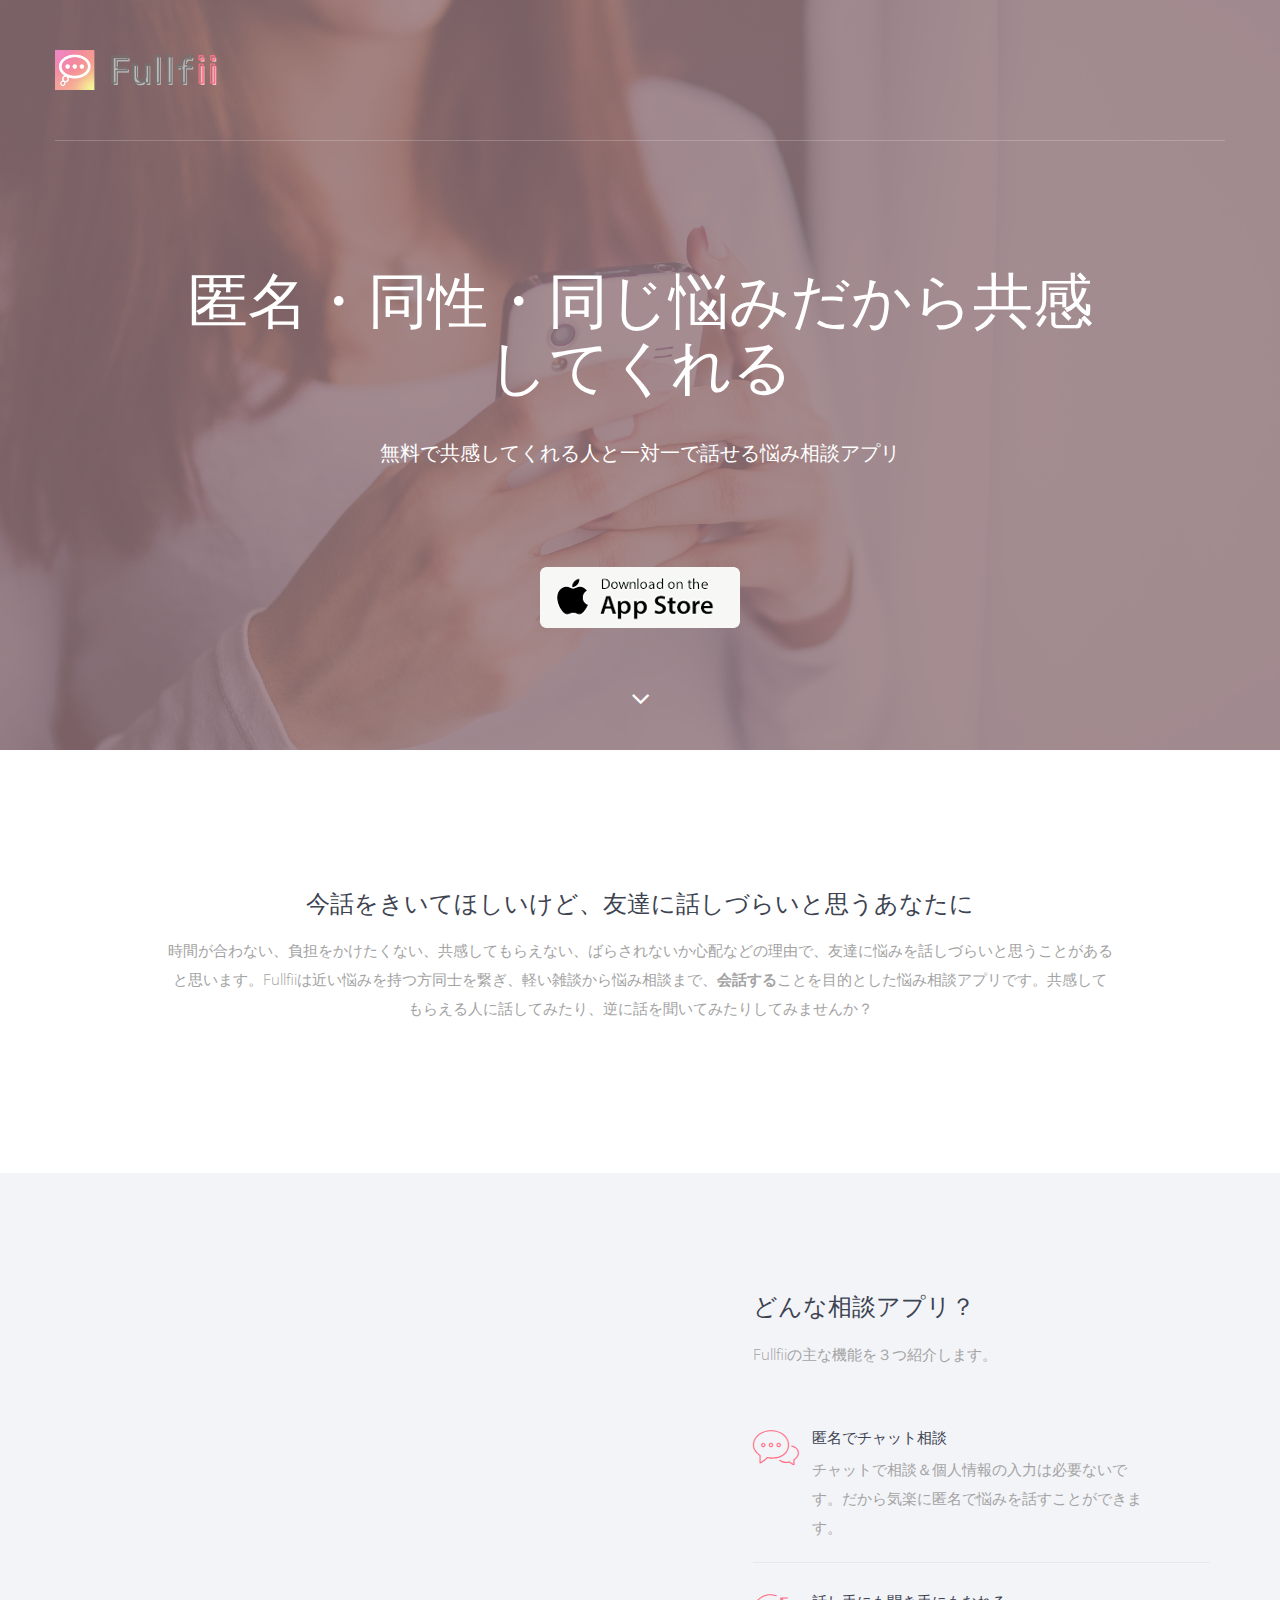
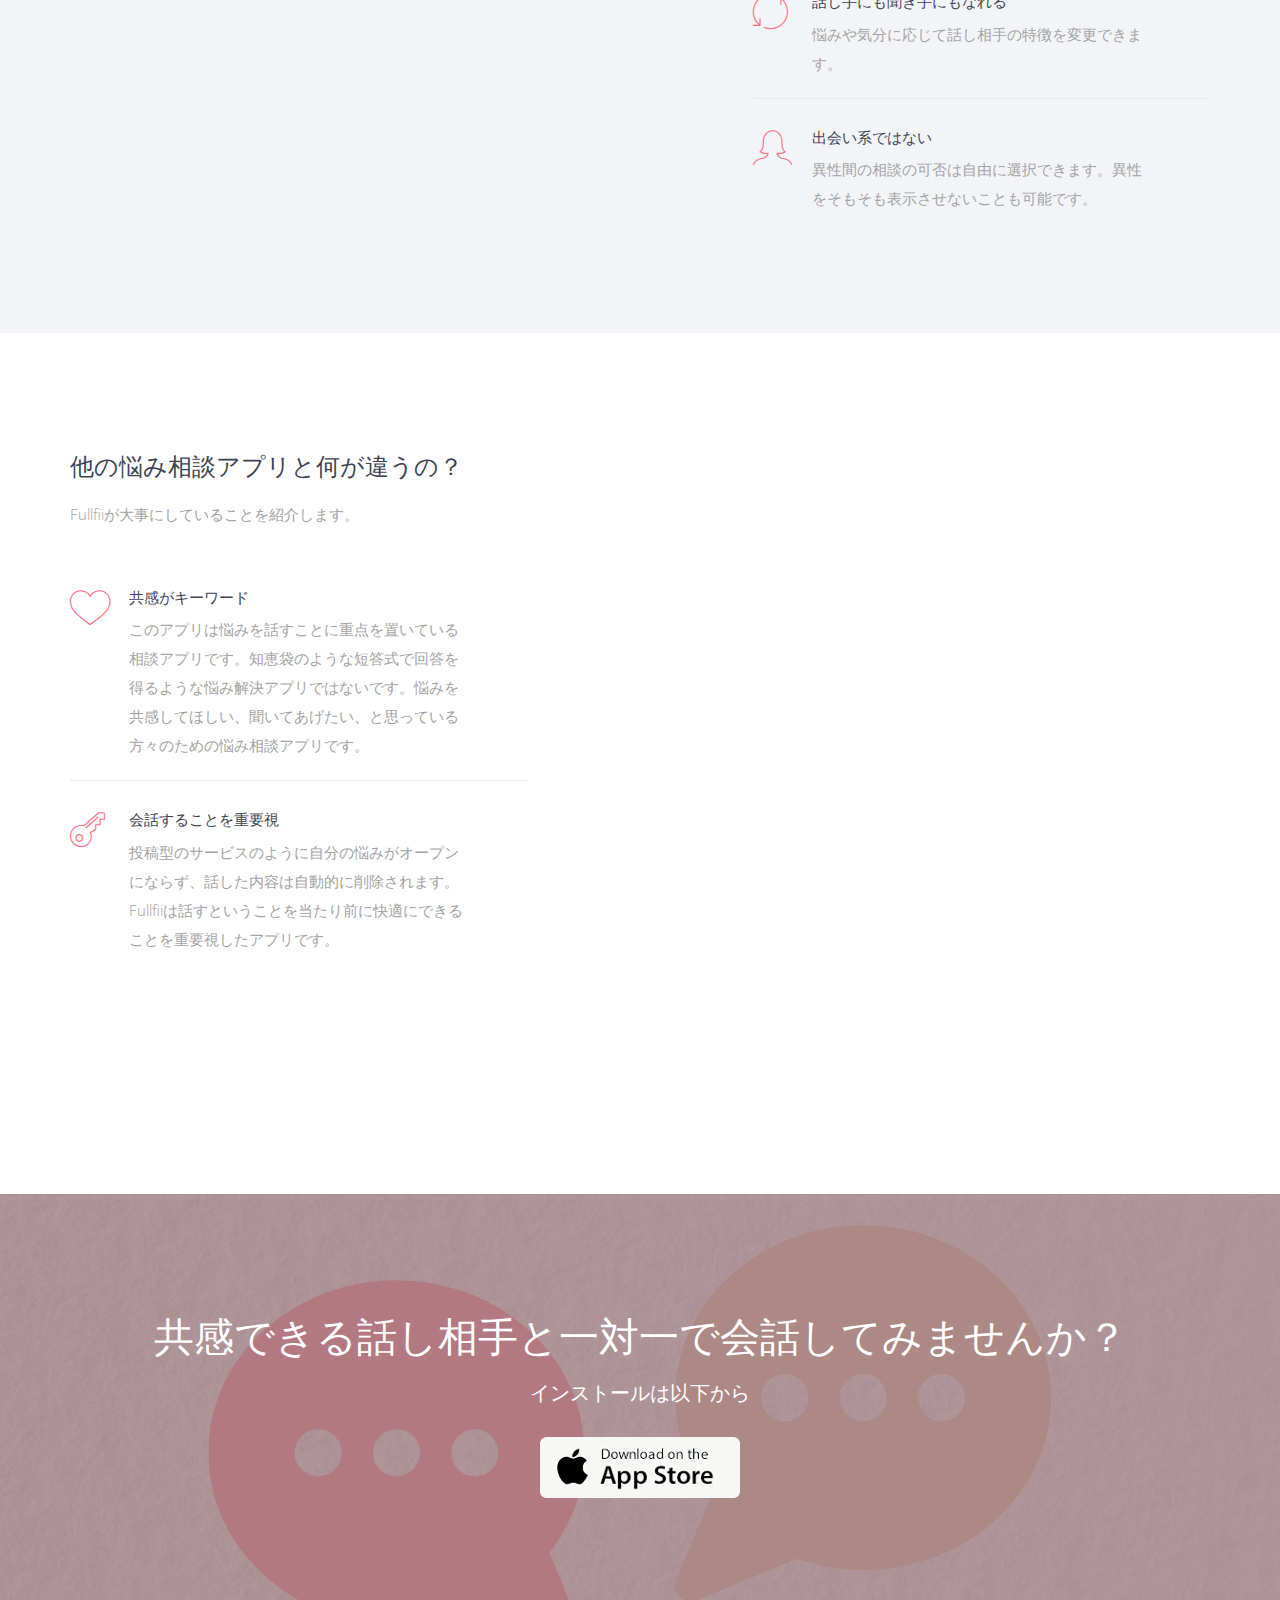
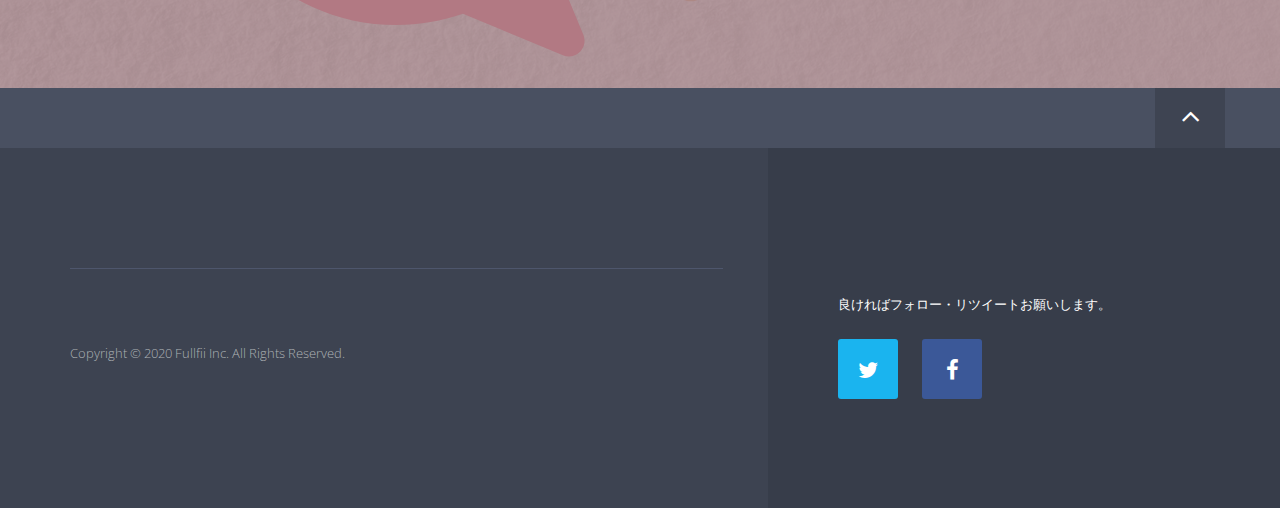
==== index.html @ 428ee1bd "TOPページ作成" ====
<!doctype html>
<!--[if lt IE 7]>      <html class="no-js lt-ie9 lt-ie8 lt-ie7" lang=""> <![endif]-->
<!--[if IE 7]>         <html class="no-js lt-ie9 lt-ie8" lang=""> <![endif]-->
<!--[if IE 8]>         <html class="no-js lt-ie9" lang=""> <![endif]-->
<!--[if gt IE 8]><!--> <html class="no-js" lang=""> <!--<![endif]-->
<head>
    <meta charset="utf-8">
    <!--<meta http-equiv="X-UA-Compatible" content="IE=edge,chrome=1">-->
    <meta http-equiv="X-UA-Compatible" content="IE=edge" />
    <title>Fullfii | 匿名・同性・同じ悩みで話す悩み相談アプリ</title>
    <meta name="description" content="匿名・同性・同じ悩みで一対一で話すことができる悩み相談アプリ！無料で会員登録なしで気楽にチャットで話し見ませんか？">
    <meta name="viewport" content="width=device-width, initial-scale=1">
    <link rel="apple-touch-icon" href="apple-touch-icon.png">
    <link rel="icon" type="image/png" href="favicon-32x32.png" sizes="32x32" />
    <link rel="icon" type="image/png" href="favicon-16x16.png" sizes="16x16" />
    <link rel="stylesheet" href="css/normalize.min.css">
    <link rel="stylesheet" href="css/bootstrap.min.css">
    <link rel="stylesheet" href="css/jquery.fancybox.css">
    <link rel="stylesheet" href="css/flexslider.css">
    <link rel="stylesheet" href="css/styles.css">
    <link rel="stylesheet" href="css/queries.css">
    <link rel="stylesheet" href="css/etline-font.css">
    <link rel="stylesheet" href="bower_components/animate.css/animate.min.css">
    <link rel="stylesheet" href="http://maxcdn.bootstrapcdn.com/font-awesome/4.3.0/css/font-awesome.min.css">
    <script src="js/vendor/modernizr-2.8.3-respond-1.4.2.min.js"></script>
</head>
<body id="top">
    <!--[if lt IE 8]>
    <p class="browserupgrade">You are using an <strong>outdated</strong> browser. Please <a href="http://browsehappy.com/">upgrade your browser</a> to improve your experience.</p>
    <![endif]-->
    <section class="hero">
        <section class="navigation">
            <header>
                <div class="header-content">
                    <div class="logo"><a href="#"><img src="img/Fullfiiロゴ.png" alt="Sedna logo"></a></div>
                    <div class="header-nav">
                        <nav>
                            <ul class="primary-nav">
                            </ul>
                            <ul class="member-actions">
                            </ul>
                        </nav>
                    </div>
                    <div class="navicon">
                        <a class="nav-toggle" href="#"><span></span></a>
                    </div>
                </div>
            </header>
        </section>
        <div class="container">
            <div class="row">
                <div class="col-md-10 col-md-offset-1">
                    <div class="hero-content text-center">
                        <h1>匿名・同性・同じ悩みだから共感してくれる</h1>
                        <p class="intro">無料で共感してくれる人と一対一で話せる悩み相談アプリ</p>
                        <a href="https://apps.apple.com/jp/app/fullfii/id1533306689"><img src="img/apple_store_btn.png" alt="Apple Store logo"></a> 
                </div>
            </div>
        </div>
        <div class="down-arrow floating-arrow"><a href="#"><i class="fa fa-angle-down"></i></a></div>
    </section>
    <section class="intro section-padding">
        <div class="container">
            <div class="row">
                <div class="col-md-10 col-md-offset-1">
                    <div class="hero-content text-center">
                        <h3>今話をきいてほしいけど、友達に話しづらいと思うあなたに</h3>
                        <p class="intro">時間が合わない、負担をかけたくない、共感してもらえない、ばらされないか心配などの理由で、友達に悩みを話しづらいと思うことがあると思います。Fullfiiは近い悩みを持つ方同士を繋ぎ、軽い雑談から悩み相談まで、<b>会話する</b>ことを目的とした悩み相談アプリです。共感してもらえる人に話してみたり、逆に話を聞いてみたりしてみませんか？</p>
                    </div>
                </div>
            </div>
        </div>
    </section>
    <section class="features section-padding" id="features">
        <div class="container">
            <div class="row">
                <div class="col-md-5 col-md-offset-7">
                    <div class="feature-list">
                        <h3>どんな相談アプリ？</h3>
                        <p>Fullfiiの主な機能を３つ紹介します。</p>
                        <ul class="features-stack">
                            <li class="feature-item">
                                <div class="feature-icon">
                                    <span data-icon="&#xe049;" class="icon"></span>
                                </div>
                                <div class="feature-content">
                                    <h5>匿名でチャット相談</h5>
                                    <p>チャットで相談＆個人情報の入力は必要ないです。だから気楽に匿名で悩みを話すことができます。</p>
                                </div>
                            </li>
                            <li class="feature-item">
                                <div class="feature-icon">
                                    <span data-icon="&#xe05a;" class="icon"></span>
                                </div>
                                <div class="feature-content">
                                    <h5>話し手にも聞き手にもなれる</h5>
                                    <p>悩みや気分に応じて話し相手の特徴を変更できます。</p>
                                </div>
                            </li>
                            <li class="feature-item">
                                <div class="feature-icon">
                                    <span data-icon="&#xe041;" class="icon"></span>
                                </div>
                                <div class="feature-content">
                                    <h5>出会い系ではない</h5>
                                    <p>異性間の相談の可否は自由に選択できます。異性をそもそも表示させないことも可能です。</p>
                                </div>
                            </li>
                        </ul>
                    </div>
                </div>
            </div>
        </div>
        <div class="device-showcase">
            <div class="devices">
                <div class="ipad-wrap wp1"></div>
                <div class="iphone-wrap wp2"></div>
            </div>
        </div>
        <div class="responsive-feature-img"><img src="img/homeAndSearchForPc.png" alt="responsive devices"></div>
    </section>
    <section class="features-extra section-padding" id="assets">
        <div class="container">
            <div class="row">
                <div class="col-md-5">
                    <div class="features feature-list">
                        <h3>他の悩み相談アプリと何が違うの？</h3>
                        <p>Fullfiiが大事にしていることを紹介します。</p>
                        <ul class="features-stack">
                            <li class="feature-item">
                                <div class="feature-icon">
                                    <span data-icon="&#xe04a;" class="icon"></span>
                                </div>
                                <div class="feature-content">
                                    <h5>共感がキーワード</h5>
                                    <p>このアプリは悩みを話すことに重点を置いている相談アプリです。知恵袋のような短答式で回答を得るような悩み解決アプリではないです。悩みを共感してほしい、聞いてあげたい、と思っている方々のための悩み相談アプリです。</p>
                                </div>
                            </li>
                            <li class="feature-item">
                                <div class="feature-icon">
                                    <span data-icon="&#xe02c;" class="icon"></span>
                                </div>
                                <div class="feature-content">
                                    <h5>会話することを重要視</h5>
                                    <p>投稿型のサービスのように自分の悩みがオープンにならず、話した内容は自動的に削除されます。Fullfiiは話すということを当たり前に快適にできることを重要視したアプリです。</p>
                                </div>
                            </li>
                        </ul>
                    </div>
                </div>
            </div>
        </div>
        <div class="macbook-wrap wp3"></div>
        <div class="responsive-feature-img"><img src="img/talkAndThxForPc.png" alt="responsive devices"></div>
    </section>
    <section class="hero-strip section-padding">
        <div class="container">
            <div class="col-md-12 text-center">
                <h2>
                    共感できる話し相手と一対一で会話してみませんか？
                </h2>
                <p style="color: #fff;
                font-size: 20px;
                ">インストールは以下から</p>
                <a href="https://apps.apple.com/jp/app/fullfii/id1533306689"><img src="img/apple_store_btn.png" alt="Apple Store logo"></a> 
            </div>
        </div>
    </section>
    <section class="to-top">
        <div class="container">
            <div class="row">
                <div class="to-top-wrap">
                    <a href="#top" class="top"><i class="fa fa-angle-up"></i></a>
                </div>
            </div>
        </div>
    </section>
    <footer>
        <div class="container">
            <div class="row">
                <div class="col-md-7">
                    <div class="footer-links">
                        <ul class="footer-group">
                        </ul>
                        <p>Copyright © 2020 Fullfii Inc. All Rights Reserved.<br>
                    </div>
                </div>
                <div class="social-share">
                    <p>良ければフォロー・リツイートお願いします。
                    </p>
                    <a href="#" class="twitter-share"><i class="fa fa-twitter"></i></a> <a href="#" class="facebook-share"><i class="fa fa-facebook"></i></a>
                </div>
            </div>
        </div>
    </footer>
    <script src="http://ajax.googleapis.com/ajax/libs/jquery/1.11.2/jquery.min.js"></script>
    <script>window.jQuery || document.write('<script src="js/vendor/jquery-1.11.2.min.js"><\/script>')</script>
    <script src="bower_components/retina.js/dist/retina.js"></script>
    <script src="js/jquery.fancybox.pack.js"></script>
    <script src="js/vendor/bootstrap.min.js"></script>
    <script src="js/scripts.js"></script>
    <script src="js/jquery.flexslider-min.js"></script>
    <script src="bower_components/classie/classie.js"></script>
    <script src="bower_components/jquery-waypoints/lib/jquery.waypoints.min.js"></script>
    <!-- Google Analytics: change UA-XXXXX-X to be your site's ID. -->
    <script>
    (function(b,o,i,l,e,r){b.GoogleAnalyticsObject=l;b[l]||(b[l]=
    function(){(b[l].q=b[l].q||[]).push(arguments)});b[l].l=+new Date;
    e=o.createElement(i);r=o.getElementsByTagName(i)[0];
    e.src='//www.google-analytics.com/analytics.js';
    r.parentNode.insertBefore(e,r)}(window,document,'script','ga'));
    ga('create','UA-XXXXX-X','auto');ga('send','pageview');
    </script>
</body>
</html>
---- css/styles.css ----
@import url(http://fonts.googleapis.com/css?family=Open+Sans:300italic,400italic,600italic,700italic,800italic,400,300,600,700,800);
@import url(http://fonts.googleapis.com/css?family=Merriweather:400,300,400italic,300italic,700,700italic);
@import url(http://fonts.googleapis.com/css?family=Nunito:400,300,700);
/* ==========================================================================
Typography
========================================================================== */
p {
  font-size: 15px;
  line-height: 29px;
  color: #a3a3a3;
  padding-bottom: 20px; }

h1 {
  font-size: 60px; }

h2 {
  font-size: 40px;
  font-weight: 300;
  color: #3D4351; }

h3 {
  font-size: 24px;
  margin-bottom: 20px;
  color: #3D4351; }

h4 {
  font-size: 18px; }

h5 {
  font-size: 15px;
  color: #3D4351;
  text-transform: uppercase;
  font-weight: 500; }

.btn {
  font-size: 13px;
  border: solid 2px;
  border-radius: 40px;
  display: inline-block;
  text-transform: uppercase; }

.btn:hover, .btn:focus {
  color: #fff;
  border-color: #FF5274;
  background-color: #FF5274; }

.btn-white {
  font-size: 13px;
  border: solid 2px;
  border-radius: 40px;
  display: inline-block;
  border-color: #fff; }

.btn-white:hover, .btn-white:focus {
  color: #FF5274;
  border-color: #FF5274; }

.btn-fill {
  color: #fff;
  border: solid 2px #FF5274;
  border-radius: 40px;
  display: inline-block;
  text-transform: uppercase;
  background-color: #FF5274; }

.btn-fill:hover, .btn-fill:focus {
  color: #fff;
  background-color: #D7405D;
  border-color: #D7405D; }

.btn-small {
  padding: 8px 40px; }

.btn-large {
  padding: 15px 40px; }

.btn-margin-right {
  margin-right: 20px; }

section.intro, section.features-extra, section.sign-up {
  background: #fff; }

section.features, section.blog-intro, section.blog {
  background: #F3F4F8; }

/* ==========================================================================
Global Styles
========================================================================== */
.group:after {
  content: "";
  display: table;
  clear: both; }

.no-padding {
  padding: 0; }

.no-margin {
  margin: 0; }

a {
  color: #FF5274;
  -webkit-transition-timing-function: ease;
  transition-timing-function: ease;
  -webkit-transition-duration: 200ms;
  transition-duration: 200ms;
  -webkit-transition-property: color, border-color, background-color;
  transition-property: color, border-color, background-color; }

a:hover, a:focus {
  color: #D7405D;
  text-decoration: none; }

body {
  font-family: "Open Sans", sans-serif;
  font-weight: 300;
  color: rgba(28, 54, 83, 0.6);
  -webkit-text-size-adjust: 100%; }

ul, ol {
  margin: 0;
  padding: 0; }

ul li {
  list-style: none; }

.section-padding {
  padding: 120px 0; }

.tooltip {
  position: absolute;
  z-index: 1070;
  display: block;
  font-family: "Helvetica Neue", Helvetica, Arial, sans-serif;
  font-size: 12px;
  font-weight: normal;
  line-height: 1.4;
  visibility: visible;
  filter: alpha(opacity=0);
  opacity: 0; }

.tooltip.in {
  filter: alpha(opacity=90);
  opacity: .9; }

.tooltip.top {
  padding: 5px 0;
  margin-top: -3px; }

.tooltip.right {
  padding: 0 5px;
  margin-left: 3px; }

.tooltip.bottom {
  padding: 5px 0;
  margin-top: 3px; }

.tooltip.left {
  padding: 0 5px;
  margin-left: -3px; }

.tooltip-inner {
  max-width: 200px;
  padding: 3px 8px;
  color: #fff;
  text-align: center;
  text-decoration: none;
  text-transform: capitalize;
  background-color: #000;
  border-radius: 4px; }

/* ==========================================================================
Animations
========================================================================== */
.pulse2 {
  -webkit-animation-name: pulse2;
          animation-name: pulse2;
  -webkit-animation-duration: 1s;
          animation-duration: 1s;
  -webkit-animation-iteration-count: infinite;
          animation-iteration-count: infinite;
  -webkit-animation-timing-function: linear;
          animation-timing-function: linear; }

@-webkit-keyframes pulse2 {
  0% {
    -webkit-transform: scale(1.1);
            transform: scale(1.1); }
  50% {
    -webkit-transform: scale(0.8);
            transform: scale(0.8); }
  100% {
    -webkit-transform: scale(1);
            transform: scale(1); } }

@keyframes pulse2 {
  0% {
    -webkit-transform: scale(1.1);
            transform: scale(1.1); }
  50% {
    -webkit-transform: scale(0.8);
            transform: scale(0.8); }
  100% {
    -webkit-transform: scale(1);
            transform: scale(1); } }
.floating-arrow {
  -webkit-animation-name: floating-arrow;
          animation-name: floating-arrow;
  -webkit-animation-duration: 2s;
          animation-duration: 2s;
  -webkit-animation-iteration-count: infinite;
          animation-iteration-count: infinite;
  -webkit-animation-timing-function: ease-in-out;
          animation-timing-function: ease-in-out; }

@-webkit-keyframes floating-arrow {
  from {
    -webkit-transform: translate(-50%, 0);
            transform: translate(-50%, 0); }
  65% {
    -webkit-transform: translate(-50%, 15px);
            transform: translate(-50%, 15px); }
  to {
    -webkit-transform: translate(-50%, 0);
            transform: translate(-50%, 0); } }

@keyframes floating-arrow {
  from {
    -webkit-transform: translate(-50%, 0);
            transform: translate(-50%, 0); }
  65% {
    -webkit-transform: translate(-50%, 15px);
            transform: translate(-50%, 15px); }
  to {
    -webkit-transform: translate(-50%, 0);
            transform: translate(-50%, 0); } }
.floating-logo {
  -webkit-animation-name: floating-logo;
          animation-name: floating-logo;
  -webkit-animation-duration: 2s;
          animation-duration: 2s;
  -webkit-animation-iteration-count: infinite;
          animation-iteration-count: infinite;
  -webkit-animation-timing-function: ease-in-out;
          animation-timing-function: ease-in-out; }

@-webkit-keyframes floating-logo {
  from {
    -webkit-transform: translate(-50%, 0);
            transform: translate(-50%, 0); }
  50% {
    -webkit-transform: translate(-50%, 10px);
            transform: translate(-50%, 10px); }
  to {
    -webkit-transform: translate(-50%, 0);
            transform: translate(-50%, 0); } }

@keyframes floating-logo {
  from {
    -webkit-transform: translate(-50%, 0);
            transform: translate(-50%, 0); }
  50% {
    -webkit-transform: translate(-50%, 10px);
            transform: translate(-50%, 10px); }
  to {
    -webkit-transform: translate(-50%, 0);
            transform: translate(-50%, 0); } }
/* ==========================================================================
Waypoinsts
========================================================================== */
.wp1, .wp2, .wp3, .wp4, .wp5, .wp6, .wp7, .wp8, .wp9 {
  visibility: hidden; }

.wp2 {
  -webkit-animation-delay: 0.3s;
  animation-delay: 0.3s; }

.bounceInLeft, .bounceInRight, .fadeInUp, .fadeInUpDelay, .fadeInDown, .fadeInUpD, .fadeInLeft, .fadeInRight, .bounceInDown {
  visibility: visible; }

/* ==========================================================================
Navigation
========================================================================== */
.header-nav.open {
  visibility: visible;
  opacity: 0.9;
  -webkit-transition: opacity 0.5s;
  transition: opacity 0.5s; }

.nav-toggle {
  position: absolute;
  top: 0;
  right: 15px;
  z-index: 999999;
  padding: 10px 35px 16px 0;
  cursor: pointer; }

.nav-toggle:focus {
  outline: none; }

.nav-toggle span, .nav-toggle span:before, .nav-toggle span:after {
  content: "";
  position: absolute;
  display: block;
  width: 35px;
  height: 3px;
  border-radius: 1px;
  background: #fff;
  cursor: pointer; }

.nav-toggle span:before {
  top: -10px; }

.nav-toggle span:after {
  bottom: -10px; }

.nav-toggle span, .nav-toggle span:before, .nav-toggle span:after {
  -webkit-transition: all 300ms ease-in-out;
  transition: all 300ms ease-in-out; }

.nav-toggle.active span {
  background-color: transparent; }

.nav-toggle.active span:before, .nav-toggle.active span:after {
  top: 0; }

.nav-toggle.active span:before {
  -ms-transform: rotate(45deg);
  -webkit-transform: rotate(45deg);
  transform: rotate(45deg); }

.nav-toggle.active span:after {
  top: 10px;
  -ms-transform: translatey(-10px) rotate(-45deg);
  -webkit-transform: translatey(-10px) rotate(-45deg);
  transform: translatey(-10px) rotate(-45deg); }

.navicon {
  position: absolute;
  height: 26px;
  right: 10px;
  top: 48px;
  visibility: hidden;
  -webkit-transition: all 300ms ease-in-out;
          transition: all 300ms ease-in-out; }

/* ==========================================================================
Hero
========================================================================== */
.hero {
  min-height: 750px;
  background: url("../img/having_phone.png") center center;
  background-size: cover;
  position: relative; }
  .hero .down-arrow a {
    color: #fff; }
  .hero h1 {
    color: #fff;
    margin-bottom: 40px; }
  .hero p.intro {
    color: #fff;
    font-size: 20px;
    font-weight: 300;
    margin-bottom: 80px; }
  .hero .hero-content {
    padding-top: 26%; }

.navigation {
  -webkit-transition: all 300ms ease-in-out;
          transition: all 300ms ease-in-out;
  position: fixed;
  width: 100%;
  z-index: 999; }

.fixed {
  position: fixed;
  background-color: #232731;
  z-index: 999;
  width: 100%; }

header {
  padding: 50px 0;
  border-bottom: solid 1px rgba(255, 255, 255, 0.2);
  position: relative;
  width: 1170px;
  margin: 0 auto;
  -webkit-transition: padding 300ms ease-in-out;
          transition: padding 300ms ease-in-out; }
  header a {
    color: #fff;
    text-transform: uppercase;
    font-size: 13px; }
    header a.login {
      margin-right: 20px; }
  header .logo {
    display: inline-block; }
  header ul.primary-nav {
    margin: 0 0 0 75px;
    padding: 0; }
    header ul.primary-nav li {
      display: inline; }
      header ul.primary-nav li a {
        color: #fff;
        padding-right: 25px; }
        header ul.primary-nav li a:hover {
          color: #FF5274; }
      header ul.primary-nav li:last-child a {
        padding-right: 0px; }
  header ul.member-actions li {
    display: inline; }
    header ul.member-actions li a {
      color: #fff; }
      header ul.member-actions li a:hover {
        color: #FF5274; }
  header .header-nav {
    display: inline-block; }
  header .member-actions {
    position: absolute;
    right: 0;
    top: 41px;
    -webkit-transition: all 300ms ease-in-out;
            transition: all 300ms ease-in-out; }

.down-arrow {
  color: #fff;
  font-size: 30px;
  position: absolute;
  bottom: 30px;
  left: 50%;
  -webkit-transform: translateX(-50%);
      -ms-transform: translateX(-50%);
          transform: translateX(-50%); }

/* ==========================================================================
Intro
========================================================================== */
.intro span.icon {
  font-size: 40px;
  color: #FF5274;
  font-weight: bold; }

.intro-icon {
  display: inline-block;
  vertical-align: top;
  padding: 6px 0 0 0;
  margin-right: 20px;
  width: 40px; }

.intro-content {
  display: inline-block;
  width: 80%; }

/* ==========================================================================
Features-stack
========================================================================== */
.features {
  position: relative; }
  .features p {
    margin-bottom: 0;
    padding-bottom: 0; }
  .features h3 {
    margin: 0 0 20px 0; }
  .features span.icon {
    font-size: 35px;
    color: #ff6e86;
    font-weight: bold; }
  .features .feature-icon {
    display: inline-block;
    vertical-align: top;
    padding: 6px 0 0 0;
    margin-right: 20px;
    width: 35px; }
  .features .feature-content {
    display: inline-block;
    width: 75%; }
  .features .intro-icon {
    display: inline-block;
    vertical-align: top;
    padding: 6px 0 0 0;
    margin-right: 20px; }
  .features .intro-content {
    display: inline-block;
    width: 80%; }
  .features ul.features-stack {
    margin-top: 50px; }
  .features ul.features-stack li {
    margin-top: 20px;
    padding-bottom: 20px;
    border-bottom: solid 1px #E6E9EA; }
  .features ul.features-stack li:last-child {
    padding-bottom: 0px;
    border-bottom: none; }
  .features .ipad-wrap {
    width: 706px;
    height: 1002px;
    background: url("../img/homeForPhone.png") no-repeat center center;
    z-index: 1; }
  .features .iphone-wrap {
    width: 304px;
    height: 620px;
    background: url("../img/searchForPhone.png") no-repeat center center;
    position: absolute;
    left: 530px;
    bottom: 129px;
    z-index: 2; }
  .features .device-showcase {
    position: absolute;
    bottom: -365px;
    right: 61%; }

.features .responsive-feature-img, .features-extra .responsive-feature-img {
  display: none; }

.devices {
  position: relative; }

/* ==========================================================================
.features-extra
========================================================================== */
.features-extra {
  position: relative;
  z-index: 3; }
  .features-extra .btn {
    margin-top: 20px; }
  .features-extra .macbook-wrap {
    position: absolute;
    width: 916px;
    height: 540px;
    background: url("../img/homeAndThxForPc.png") no-repeat center center;
    top: 114px;
    z-index: 4;
    left: 50%; }

/* ==========================================================================
.hero-strip
========================================================================== */
.hero-strip {
  margin-top: 120px;
  background: #333844 url("../img/chat_bg.png") no-repeat center center;
  padding-bottom: 190px;
  position: relative; }
  .hero-strip i {
    font-family: "Nunito", sans-serif;
    font-weight: 300;
    font-size: 25px;
    color: #F69D52;
    vertical-align: top;
    margin-left: -8px;
    font-style: normal; }
  .hero-strip h2 {
    color: #fff;
    margin: 0 0 20px 0; }
  .hero-strip p {
    color: #ACB1B4; }
  .hero-strip .btn {
    margin-top: 10px; }
  .hero-strip .logo-placeholder {
    width: 230px;
    height: 230px;
    position: absolute;
    bottom: -285px;
    left: 50%;
    -webkit-transform: translateX(-50%);
        -ms-transform: translateX(-50%);
            transform: translateX(-50%); }

/* ==========================================================================
.blog-intro
========================================================================== */
.blog-intro {
  padding-top: 160px; }
  .blog-intro h3 {
    margin-bottom: 70px; }
  .blog-intro .leftcol {
    padding-right: 100px;
    border-right: solid 1px #E6E9EA; }
  .blog-intro .rightcol {
    padding-left: 100px; }

/* ==========================================================================
.blog
========================================================================== */
.blog {
  padding-bottom: 120px; }
  .blog img {
    width: 100%;
    height: auto;
    -webkit-transition: all 300ms ease-in-out;
    transition: all 300ms ease-in-out; }
  .blog h2 {
    font-size: 11px;
    color: #ACB1B4;
    font-weight: 500;
    text-transform: uppercase;
    margin-top: 35px; }
  .blog .btn {
    margin-top: 20px; }
  .blog .blog-img-wrap {
    position: relative;
    overflow: hidden; }
    .blog .blog-img-wrap .overlay {
      position: absolute;
      width: 100%;
      height: 100%;
      background-color: rgba(255, 255, 255, 0.5);
      -webkit-transition: all 300ms ease-in-out;
      transition: all 300ms ease-in-out;
      -ms-filter: "progid:DXImageTransform.Microsoft.Alpha(Opacity=0)";
      filter: alpha(opacity=0);
      opacity: 0; }
    .blog .blog-img-wrap i {
      color: #fff;
      font-size: 20px;
      position: absolute;
      width: 20px;
      height: 20px;
      top: 25px;
      right: 35px; }
  .blog .blog-img-wrap:hover img, .blog .blog-img-wrap:focus img {
    -ms-transform: scale(1.1);
    -webkit-transform: scale(1.1);
    transform: scale(1.1); }
  .blog .blog-img-wrap:hover .overlay, .blog .blog-img-wrap:focus .overlay {
    -ms-filter: "progid:DXImageTransform.Microsoft.Alpha(Opacity=1)";
    filter: alpha(opacity=1);
    opacity: 1;
    z-index: 9; }
  .blog figcaption i {
    margin-left: 5px;
    font-size: 15px; }
  .blog figcaption a.blog-post-title {
    color: rgba(28, 54, 83, 0.6); }
  .blog figcaption a.blog-post-title:hover, .blog figcaption a.blog-post-title:focus {
    color: #3D4351; }

/* ==========================================================================
.testimonial-slider
========================================================================== */
.testimonial-slider {
  background: url("../img/testimonials-bg.jpg") no-repeat center center;
  background-size: cover; }
  .testimonial-slider .avatar {
    width: 82px;
    height: 82px;
    margin: 0 auto;
    vertical-align: middle;
    overflow: hidden;
    border-radius: 50%;
    border: solid 3px #fff;
    background-color: #fff; }
    .testimonial-slider .avatar img {
      width: 82px;
      height: auto; }
  .testimonial-slider h2 {
    color: #fff;
    font-size: 40px;
    font-weight: 300;
    font-style: italic;
    margin: 30px 0; }
  .testimonial-slider p {
    color: #ACB1B4;
    text-transform: uppercase;
    letter-spacing: 2px; }

/* ==========================================================================
Sign up form
========================================================================== */
.sign-up .signup-form .sign-up-btn {
  padding: 15px 0;
  border-radius: 3px;
  width: 80%;
  font-size: 13px; }
.sign-up .signup-form .form-input-group {
  width: 80%;
  height: 55px;
  margin: 0 auto 10px;
  border-radius: 5px;
  border: solid 1px #E6E9EA;
  text-align: left;
  position: relative; }
  .sign-up .signup-form .form-input-group i {
    color: #FF5274;
    font-size: 14px; }
  .sign-up .signup-form .form-input-group i:after {
    content: "";
    height: 30px;
    width: 1px;
    border-right: solid 1px #E6E9EA;
    position: absolute;
    top: 50%;
    left: 30px;
    -webkit-transform: translateY(-50%);
        -ms-transform: translateY(-50%);
            transform: translateY(-50%); }
  .sign-up .signup-form .form-input-group i.fa-lock {
    font-size: 18px;
    position: absolute;
    top: 50%;
    -webkit-transform: translateY(-50%);
        -ms-transform: translateY(-50%);
            transform: translateY(-50%);
    margin-left: 20px; }
  .sign-up .signup-form .form-input-group i.fa-envelope {
    font-size: 14px;
    position: absolute;
    top: 50%;
    -webkit-transform: translateY(-50%);
        -ms-transform: translateY(-50%);
            transform: translateY(-50%);
    margin-left: 20px; }
  .sign-up .signup-form .form-input-group input {
    padding-left: 68px;
    width: 100%;
    height: 100%;
    border-radius: 6px;
    border: none; }
  .sign-up .signup-form .form-input-group input::-webkit-input-placeholder {
    color: #BCC1C3; }
  .sign-up .signup-form .form-input-group input:-moz-placeholder {
    color: #BCC1C3; }
  .sign-up .signup-form .form-input-group input::-moz-placeholder {
    color: #BCC1C3; }
  .sign-up .signup-form .form-input-group input:-ms-input-placeholder {
    color: #BCC1C3; }

/* ==========================================================================
To top
========================================================================== */
.to-top {
  height: 60px;
  background-color: #495061; }
  .to-top .to-top-wrap {
    height: 60px;
    width: 70px;
    position: absolute;
    right: 0;
    text-align: center; }
    .to-top .to-top-wrap a {
      display: block;
      width: 100%;
      height: 100%;
      color: #fff;
      background-color: rgba(0, 0, 0, 0.15); }
    .to-top .to-top-wrap a:hover, .to-top .to-top-wrap a:focus {
      background-color: rgba(0, 0, 0, 0.4); }
    .to-top .to-top-wrap i {
      font-size: 30px;
      line-height: 55px; }
  .to-top .row {
    position: relative; }

/* ==========================================================================
Footer
========================================================================== */
footer {
  background-color: #3D4351;
  position: relative; }
  footer p {
    color: #ACB1B4;
    font-size: 13px; }
  footer a {
    color: #fff; }
  footer a:hover {
    color: #FF5274; }
  footer ul.footer-group {
    border-top: solid 1px #4E566C;
    padding-top: 25px;
    margin-bottom: 45px; }
  footer ul.footer-group li {
    display: inline-block; }
  footer ul.footer-group li a {
    font-size: 13px;
    text-transform: uppercase; }
  footer ul.footer-group li a:hover {
    color: #FF5274; }
  footer ul.footer-group li {
    margin-right: 30px; }
  footer ul.footer-group li:last-child {
    margin-right: 0; }
  footer span.fa-heart {
    color: #ff415c;
    font-size: 15px;
    margin: 0 2px; }
  footer .social-share {
    position: absolute;
    background-color: #373D4A;
    right: 0;
    width: 40%;
    height: 100%;
    padding: 142px 0 0 70px; }
    footer .social-share p {
      color: #fff;
      text-transform: uppercase;
      padding-bottom: 10px; }
    footer .social-share a.twitter-share {
      height: 60px;
      width: 60px;
      background-color: #1AB4EF;
      border-radius: 3px;
      font-size: 22px;
      display: inline-block;
      text-align: center;
      margin-right: 20px; }
    footer .social-share a.twitter-share:hover, footer .social-share a.twitter-share:focus {
      background-color: #1590BF; }
    footer .social-share a.facebook-share:hover, footer .social-share a.facebook-share:focus {
      background-color: #324C85; }
    footer .social-share a.facebook-share {
      height: 60px;
      width: 60px;
      background-color: #3B5898;
      border-radius: 3px;
      font-size: 22px;
      display: inline-block;
      text-align: center; }
    footer .social-share a {
      color: #fff; }
    footer .social-share a:hover {
      color: #fff; }
    footer .social-share a i {
      margin-top: 20px; }
  footer .footer-links {
    margin: 120px 0 120px 0; }

/* ==========================================================================
Icon font (http://www.elegantthemes.com/blog/freebie-of-the-week/free-line-style-icons)
========================================================================== */
@font-face {
  font-family: 'et-line';
  src: url("../fonts/et-line.eot");
  src: url("../fonts/et-line.eot?#iefix") format("embedded-opentype"), url("../fonts/et-line.woff") format("woff"), url("../fonts/et-line.ttf") format("truetype"), url("../fonts/et-line.svg#et-line") format("svg");
  font-weight: normal;
  font-style: normal; }
/* Use the following CSS code if you want to use data attributes for inserting your icons */
[data-icon]:before {
  font-family: 'et-line';
  content: attr(data-icon);
  speak: none;
  font-weight: normal;
  font-variant: normal;
  text-transform: none;
  line-height: 1;
  -webkit-font-smoothing: antialiased;
  -moz-osx-font-smoothing: grayscale;
  display: inline-block; }

/* Use the following CSS code if you want to have a class per icon */
/*
Instead of a list of all class selectors,
you can use the generic selector below, but it's slower:
[class*="icon-"] {
*/
.icon-mobile, .icon-laptop, .icon-desktop, .icon-tablet, .icon-phone, .icon-document, .icon-documents, .icon-search, .icon-clipboard, .icon-newspaper, .icon-notebook, .icon-book-open, .icon-browser, .icon-calendar, .icon-presentation, .icon-picture, .icon-pictures, .icon-video, .icon-camera, .icon-printer, .icon-toolbox, .icon-briefcase, .icon-wallet, .icon-gift, .icon-bargraph, .icon-grid, .icon-expand, .icon-focus, .icon-edit, .icon-adjustments, .icon-ribbon, .icon-hourglass, .icon-lock, .icon-megaphone, .icon-shield, .icon-trophy, .icon-flag, .icon-map, .icon-puzzle, .icon-basket, .icon-envelope, .icon-streetsign, .icon-telescope, .icon-gears, .icon-key, .icon-paperclip, .icon-attachment, .icon-pricetags, .icon-lightbulb, .icon-layers, .icon-pencil, .icon-tools, .icon-tools-2, .icon-scissors, .icon-paintbrush, .icon-magnifying-glass, .icon-circle-compass, .icon-linegraph, .icon-mic, .icon-strategy, .icon-beaker, .icon-caution, .icon-recycle, .icon-anchor, .icon-profile-male, .icon-profile-female, .icon-bike, .icon-wine, .icon-hotairballoon, .icon-globe, .icon-genius, .icon-map-pin, .icon-dial, .icon-chat, .icon-heart, .icon-cloud, .icon-upload, .icon-download, .icon-target, .icon-hazardous, .icon-piechart, .icon-speedometer, .icon-global, .icon-compass, .icon-lifesaver, .icon-clock, .icon-aperture, .icon-quote, .icon-scope, .icon-alarmclock, .icon-refresh, .icon-happy, .icon-sad, .icon-facebook, .icon-twitter, .icon-googleplus, .icon-rss, .icon-tumblr, .icon-linkedin, .icon-dribbble {
  font-family: 'et-line';
  speak: none;
  font-style: normal;
  font-weight: normal;
  font-variant: normal;
  text-transform: none;
  line-height: 1;
  -webkit-font-smoothing: antialiased;
  -moz-osx-font-smoothing: grayscale;
  display: inline-block; }

.icon-mobile:before {
  content: "\e000"; }

.icon-laptop:before {
  content: "\e001"; }

.icon-desktop:before {
  content: "\e002"; }

.icon-tablet:before {
  content: "\e003"; }

.icon-phone:before {
  content: "\e004"; }

.icon-document:before {
  content: "\e005"; }

.icon-documents:before {
  content: "\e006"; }

.icon-search:before {
  content: "\e007"; }

.icon-clipboard:before {
  content: "\e008"; }

.icon-newspaper:before {
  content: "\e009"; }

.icon-notebook:before {
  content: "\e00a"; }

.icon-book-open:before {
  content: "\e00b"; }

.icon-browser:before {
  content: "\e00c"; }

.icon-calendar:before {
  content: "\e00d"; }

.icon-presentation:before {
  content: "\e00e"; }

.icon-picture:before {
  content: "\e00f"; }

.icon-pictures:before {
  content: "\e010"; }

.icon-video:before {
  content: "\e011"; }

.icon-camera:before {
  content: "\e012"; }

.icon-printer:before {
  content: "\e013"; }

.icon-toolbox:before {
  content: "\e014"; }

.icon-briefcase:before {
  content: "\e015"; }

.icon-wallet:before {
  content: "\e016"; }

.icon-gift:before {
  content: "\e017"; }

.icon-bargraph:before {
  content: "\e018"; }

.icon-grid:before {
  content: "\e019"; }

.icon-expand:before {
  content: "\e01a"; }

.icon-focus:before {
  content: "\e01b"; }

.icon-edit:before {
  content: "\e01c"; }

.icon-adjustments:before {
  content: "\e01d"; }

.icon-ribbon:before {
  content: "\e01e"; }

.icon-hourglass:before {
  content: "\e01f"; }

.icon-lock:before {
  content: "\e020"; }

.icon-megaphone:before {
  content: "\e021"; }

.icon-shield:before {
  content: "\e022"; }

.icon-trophy:before {
  content: "\e023"; }

.icon-flag:before {
  content: "\e024"; }

.icon-map:before {
  content: "\e025"; }

.icon-puzzle:before {
  content: "\e026"; }

.icon-basket:before {
  content: "\e027"; }

.icon-envelope:before {
  content: "\e028"; }

.icon-streetsign:before {
  content: "\e029"; }

.icon-telescope:before {
  content: "\e02a"; }

.icon-gears:before {
  content: "\e02b"; }

.icon-key:before {
  content: "\e02c"; }

.icon-paperclip:before {
  content: "\e02d"; }

.icon-attachment:before {
  content: "\e02e"; }

.icon-pricetags:before {
  content: "\e02f"; }

.icon-lightbulb:before {
  content: "\e030"; }

.icon-layers:before {
  content: "\e031"; }

.icon-pencil:before {
  content: "\e032"; }

.icon-tools:before {
  content: "\e033"; }

.icon-tools-2:before {
  content: "\e034"; }

.icon-scissors:before {
  content: "\e035"; }

.icon-paintbrush:before {
  content: "\e036"; }

.icon-magnifying-glass:before {
  content: "\e037"; }

.icon-circle-compass:before {
  content: "\e038"; }

.icon-linegraph:before {
  content: "\e039"; }

.icon-mic:before {
  content: "\e03a"; }

.icon-strategy:before {
  content: "\e03b"; }

.icon-beaker:before {
  content: "\e03c"; }

.icon-caution:before {
  content: "\e03d"; }

.icon-recycle:before {
  content: "\e03e"; }

.icon-anchor:before {
  content: "\e03f"; }

.icon-profile-male:before {
  content: "\e040"; }

.icon-profile-female:before {
  content: "\e041"; }

.icon-bike:before {
  content: "\e042"; }

.icon-wine:before {
  content: "\e043"; }

.icon-hotairballoon:before {
  content: "\e044"; }

.icon-globe:before {
  content: "\e045"; }

.icon-genius:before {
  content: "\e046"; }

.icon-map-pin:before {
  content: "\e047"; }

.icon-dial:before {
  content: "\e048"; }

.icon-chat:before {
  content: "\e049"; }

.icon-heart:before {
  content: "\e04a"; }

.icon-cloud:before {
  content: "\e04b"; }

.icon-upload:before {
  content: "\e04c"; }

.icon-download:before {
  content: "\e04d"; }

.icon-target:before {
  content: "\e04e"; }

.icon-hazardous:before {
  content: "\e04f"; }

.icon-piechart:before {
  content: "\e050"; }

.icon-speedometer:before {
  content: "\e051"; }

.icon-global:before {
  content: "\e052"; }

.icon-compass:before {
  content: "\e053"; }

.icon-lifesaver:before {
  content: "\e054"; }

.icon-clock:before {
  content: "\e055"; }

.icon-aperture:before {
  content: "\e056"; }

.icon-quote:before {
  content: "\e057"; }

.icon-scope:before {
  content: "\e058"; }

.icon-alarmclock:before {
  content: "\e059"; }

.icon-refresh:before {
  content: "\e05a"; }

.icon-happy:before {
  content: "\e05b"; }

.icon-sad:before {
  content: "\e05c"; }

.icon-facebook:before {
  content: "\e05d"; }

.icon-twitter:before {
  content: "\e05e"; }

.icon-googleplus:before {
  content: "\e05f"; }

.icon-rss:before {
  content: "\e060"; }

.icon-tumblr:before {
  content: "\e061"; }

.icon-linkedin:before {
  content: "\e062"; }

.icon-dribbble:before {
  content: "\e063"; }
---- css/queries.css ----
@media screen and (max-width:1200px) {
	header {
		width: 90%;
		margin: 0 auto;
	}

	.intro-content {
		display: inline-block;
		width: 70%;
	}

	.hero .hero-content {
		padding-top: 28%;
	}

}

@media screen and (max-width:1024px) {
}

/* Responsive nav kicks in */
@media screen and (max-width:991px) {
	header {
		width: 90%;
		padding-left: 25px;
	}

	.hero .hero-content {
		padding-top: 32%;
	}

	.header-nav {
		position: fixed;
		background-color: #000;
		width: 100%;
		height: 100%;
		top: 0;
		left: 0;
		z-index: 99999;
		visibility: hidden;
		opacity: 0;
		-webkit-transition: opacity 0.5s, visibility 0s 0.5s;
		transition: opacity 0.5s, visibility 0s 0.5s;
	}

	ul.member-actions {
		position: static;
	}

	.navicon {
		visibility: visible;
	}

	header .nav-wrapper {
		display: absolute;
	}

	header nav {
		position: relative;
		top: 45%;
		-moz-transform: translatey(-45%);
		-ms-transform: translatey(-45%);
		-o-transform: translatey(-45%);
		-webkit-transform: translatey(-45%);
		transform: translatey(-45%);
	}

	nav ul li a {
		color: #fff;
		font-size: 25px;
		text-transform: uppercase;
		font-weight: 600;
		-moz-transition: all 300ms ease-in-out;
		-o-transition: all 300ms ease-in-out;
		-webkit-transition: all 300ms ease-in-out;
		transition: all 300ms ease-in-out
	}

	nav ul li {
		margin-bottom: 25px
	}

	nav ul.primary-nav li {
		display: block;
	}

	nav ul.member-actions li {
		display: block;
	}

	nav a.login {
		margin-right: 0px;
	}

	nav ul.primary-nav {
		margin: 0;
		padding: 0;
		text-align: center;
	}

	nav ul.primary-nav li a {
		padding-right: 0;
	}

	nav .member-actions {
		position: static;
		padding: 0;
		text-align: center;
	}

	nav ul.primary-nav li,
	nav ul.member-actions li {
		-ms-filter: "progid:DXImageTransform.Microsoft.Alpha(Opacity=0)";
		filter: alpha(opacity=0);
		opacity: 0;
		-moz-transform: translate3d(0, -80px, 0);
		-ms-transform: translate3d(0, -80px, 0);
		-o-transform: translate3d(0, -80px, 0);
		-webkit-transform: translate3d(0, -80px, 0);
		transform: translate3d(0, -80px, 0);
		-moz-transition: -moz-transform 0.5s, opacity 0.5s;
		-o-transition: -o-transform 0.5s, opacity 0.5s;
		-webkit-transition: -webkit-transform 0.5s, opacity 0.5s;
		transition: transform 0.5s, opacity 0.5s;
		-moz-transition: -moz-transform 0.5s, opacity 0.5s;
		-o-transition: -o-transform 0.5s, opacity 0.5s;
		-webkit-transition: -webkit-transform 0.5s, opacity 0.5s;
		transition: transform 0.5s, opacity 0.5s
	}

	header .header-nav.open ul.primary-nav li,
	header .header-nav.open ul.member-actions li {
		-ms-filter: "progid:DXImageTransform.Microsoft.Alpha(Opacity=100)";
		filter: alpha(opacity=100);
		opacity: 1;
		-moz-transform: translate3d(0, 0, 0);
		-ms-transform: translate3d(0, 0, 0);
		-o-transform: translate3d(0, 0, 0);
		-webkit-transform: translate3d(0, 0, 0);
		transform: translate3d(0, 0, 0)
	}

	nav ul.primary-nav li:first-child {
		-moz-transition-delay: 0.05s;
		-o-transition-delay: 0.05s;
		-webkit-transition-delay: 0.05s;
		transition-delay: 0.05s
	}

	nav ul.primary-nav li:nth-child(2) {
		-moz-transition-delay: 0.1s;
		-o-transition-delay: 0.1s;
		-webkit-transition-delay: 0.1s;
		transition-delay: 0.1s
	}

	nav ul.primary-nav li:nth-child(3) {
		-moz-transition-delay: 0.15s;
		-o-transition-delay: 0.15s;
		-webkit-transition-delay: 0.15s;
		transition-delay: 0.15s
	}

	nav ul.primary-nav li:nth-child(4) {
		-moz-transition-delay: 0.2s;
		-o-transition-delay: 0.2s;
		-webkit-transition-delay: 0.2s;
		transition-delay: 0.2s
	}

	nav ul.member-actions li:first-child {
		-moz-transition-delay: 0.25s;
		-o-transition-delay: 0.25s;
		-webkit-transition-delay: 0.25s;
		transition-delay: 0.25s
	}

	nav ul.member-actions li:nth-child(2) {
		-moz-transition-delay: 0.30s;
		-o-transition-delay: 0.30s;
		-webkit-transition-delay: 0.30s;
		transition-delay: 0.30s
	}

	.intro-content {
		display: inline-block;
		width: 75%;
		margin-bottom: 30px;
	}

	.last {
		margin: 0;
	}

	.features {
		padding-bottom: 0;
	}

	.features .device-showcase,
	.features-extra .macbook-wrap {
		display: none;
	}

	.features .responsive-feature-img,
	.features-extra .responsive-feature-img {
		display: block;
		width: 85%;
		margin: 15% auto 0;
	}

	.features .responsive-feature-img img,
	.features-extra .responsive-feature-img img {
		width: 100%;
	}

	.hero-strip {
		margin-top: 0;
	}

	.blog-intro .leftcol {
		padding: 0 15px;
		margin-bottom: 15px;
		border-right: none;
	}

	.blog-intro .rightcol {
		padding: 0 20px;
	}

	footer .social-share {
		display: none;
	}

	footer .footer-links {
		margin: 120px 0 120px 0;
	}

	@media screen and (max-width:640px) {
		footer ul.footer-group {
			border-top: none;
		}

		footer ul.footer-group li a {
			font-size: 13px;
			text-transform: uppercase;
			padding: 20px 0;
			display: block;
			border-bottom: dashed 1px #4E566C;
		}

		footer ul.footer-group li {
			display: block;
		}

		footer .footer-links {
			margin: 50px 0 50px 0;
		}

	}

	@media screen and (max-width:480px) {
		.hero .hero-content {
			padding-top: 41%;
		}

		.hero .btn {
			display: block;
			width: 80%;
			margin: 0 auto;
		}

		.hero .btn:first-of-type {
			margin-bottom: 20px;
		}

		.hero h1 {
			font-size: 50px;
		}

		.btn-margin-right {
			margin-right: 0px;
		}

		.features .device-showcase-left {
			position: absolute;
			bottom: -392px;
			left: 41%;
			right: auto;
			transform: translateX(-50%);
		}

		.features .ipad-wrap {
			width: 706px;
			height: 1002px;
			background: url("../img/ipad-device.png") no-repeat center center;
			z-index: 1;
			background-size: 40%;
		}

		.features .iphone-wrap {
			width: 304px;
			height: 617px;
			background: url("../img/iphone6.png") no-repeat center center;
			position: absolute;
			left: 350px;
			bottom: 129px;
			z-index: 2;
			background-size: 40%;
		}

		.features {
			padding-bottom: 0;
		}

		.down-arrow {
			display: none;
		}

	}
}
	@media screen and (max-width:320px) {
	}
---- css/etline-font.css ----
/* ==========================================================================
Icon font (http://www.elegantthemes.com/blog/freebie-of-the-week/free-line-style-icons)
========================================================================== */
@font-face{font-family:'et-line';src:url("../fonts/et-line.eot");src:url("../fonts/et-line.eot?#iefix") format("embedded-opentype"),url("../fonts/et-line.woff") format("woff"),url("../fonts/et-line.ttf") format("truetype"),url("../fonts/et-line.svg#et-line") format("svg");font-weight:normal;font-style:normal;}

/* Use the following CSS code if you want to use data attributes for inserting your icons */
[data-icon]:before{font-family:'et-line';content:attr(data-icon);speak:none;font-weight:normal;font-variant:normal;text-transform:none;line-height:1;-webkit-font-smoothing:antialiased;-moz-osx-font-smoothing:grayscale;display:inline-block;}

/* Use the following CSS code if you want to have a class per icon */

/*
Instead of a list of all class selectors,
you can use the generic selector below, but it's slower:
[class*="icon-"] {
*/
.icon-mobile,.icon-laptop,.icon-desktop,.icon-tablet,.icon-phone,.icon-document,.icon-documents,.icon-search,.icon-clipboard,.icon-newspaper,.icon-notebook,.icon-book-open,.icon-browser,.icon-calendar,.icon-presentation,.icon-picture,.icon-pictures,.icon-video,.icon-camera,.icon-printer,.icon-toolbox,.icon-briefcase,.icon-wallet,.icon-gift,.icon-bargraph,.icon-grid,.icon-expand,.icon-focus,.icon-edit,.icon-adjustments,.icon-ribbon,.icon-hourglass,.icon-lock,.icon-megaphone,.icon-shield,.icon-trophy,.icon-flag,.icon-map,.icon-puzzle,.icon-basket,.icon-envelope,.icon-streetsign,.icon-telescope,.icon-gears,.icon-key,.icon-paperclip,.icon-attachment,.icon-pricetags,.icon-lightbulb,.icon-layers,.icon-pencil,.icon-tools,.icon-tools-2,.icon-scissors,.icon-paintbrush,.icon-magnifying-glass,.icon-circle-compass,.icon-linegraph,.icon-mic,.icon-strategy,.icon-beaker,.icon-caution,.icon-recycle,.icon-anchor,.icon-profile-male,.icon-profile-female,.icon-bike,.icon-wine,.icon-hotairballoon,.icon-globe,.icon-genius,.icon-map-pin,.icon-dial,.icon-chat,.icon-heart,.icon-cloud,.icon-upload,.icon-download,.icon-target,.icon-hazardous,.icon-piechart,.icon-speedometer,.icon-global,.icon-compass,.icon-lifesaver,.icon-clock,.icon-aperture,.icon-quote,.icon-scope,.icon-alarmclock,.icon-refresh,.icon-happy,.icon-sad,.icon-facebook,.icon-twitter,.icon-googleplus,.icon-rss,.icon-tumblr,.icon-linkedin,.icon-dribbble{font-family:'et-line';speak:none;font-style:normal;font-weight:normal;font-variant:normal;text-transform:none;line-height:1;-webkit-font-smoothing:antialiased;-moz-osx-font-smoothing:grayscale;display:inline-block;}
.icon-mobile:before{content:"\e000";}
.icon-laptop:before{content:"\e001";}
.icon-desktop:before{content:"\e002";}
.icon-tablet:before{content:"\e003";}
.icon-phone:before{content:"\e004";}
.icon-document:before{content:"\e005";}
.icon-documents:before{content:"\e006";}
.icon-search:before{content:"\e007";}
.icon-clipboard:before{content:"\e008";}
.icon-newspaper:before{content:"\e009";}
.icon-notebook:before{content:"\e00a";}
.icon-book-open:before{content:"\e00b";}
.icon-browser:before{content:"\e00c";}
.icon-calendar:before{content:"\e00d";}
.icon-presentation:before{content:"\e00e";}
.icon-picture:before{content:"\e00f";}
.icon-pictures:before{content:"\e010";}
.icon-video:before{content:"\e011";}
.icon-camera:before{content:"\e012";}
.icon-printer:before{content:"\e013";}
.icon-toolbox:before{content:"\e014";}
.icon-briefcase:before{content:"\e015";}
.icon-wallet:before{content:"\e016";}
.icon-gift:before{content:"\e017";}
.icon-bargraph:before{content:"\e018";}
.icon-grid:before{content:"\e019";}
.icon-expand:before{content:"\e01a";}
.icon-focus:before{content:"\e01b";}
.icon-edit:before{content:"\e01c";}
.icon-adjustments:before{content:"\e01d";}
.icon-ribbon:before{content:"\e01e";}
.icon-hourglass:before{content:"\e01f";}
.icon-lock:before{content:"\e020";}
.icon-megaphone:before{content:"\e021";}
.icon-shield:before{content:"\e022";}
.icon-trophy:before{content:"\e023";}
.icon-flag:before{content:"\e024";}
.icon-map:before{content:"\e025";}
.icon-puzzle:before{content:"\e026";}
.icon-basket:before{content:"\e027";}
.icon-envelope:before{content:"\e028";}
.icon-streetsign:before{content:"\e029";}
.icon-telescope:before{content:"\e02a";}
.icon-gears:before{content:"\e02b";}
.icon-key:before{content:"\e02c";}
.icon-paperclip:before{content:"\e02d";}
.icon-attachment:before{content:"\e02e";}
.icon-pricetags:before{content:"\e02f";}
.icon-lightbulb:before{content:"\e030";}
.icon-layers:before{content:"\e031";}
.icon-pencil:before{content:"\e032";}
.icon-tools:before{content:"\e033";}
.icon-tools-2:before{content:"\e034";}
.icon-scissors:before{content:"\e035";}
.icon-paintbrush:before{content:"\e036";}
.icon-magnifying-glass:before{content:"\e037";}
.icon-circle-compass:before{content:"\e038";}
.icon-linegraph:before{content:"\e039";}
.icon-mic:before{content:"\e03a";}
.icon-strategy:before{content:"\e03b";}
.icon-beaker:before{content:"\e03c";}
.icon-caution:before{content:"\e03d";}
.icon-recycle:before{content:"\e03e";}
.icon-anchor:before{content:"\e03f";}
.icon-profile-male:before{content:"\e040";}
.icon-profile-female:before{content:"\e041";}
.icon-bike:before{content:"\e042";}
.icon-wine:before{content:"\e043";}
.icon-hotairballoon:before{content:"\e044";}
.icon-globe:before{content:"\e045";}
.icon-genius:before{content:"\e046";}
.icon-map-pin:before{content:"\e047";}
.icon-dial:before{content:"\e048";}
.icon-chat:before{content:"\e049";}
.icon-heart:before{content:"\e04a";}
.icon-cloud:before{content:"\e04b";}
.icon-upload:before{content:"\e04c";}
.icon-download:before{content:"\e04d";}
.icon-target:before{content:"\e04e";}
.icon-hazardous:before{content:"\e04f";}
.icon-piechart:before{content:"\e050";}
.icon-speedometer:before{content:"\e051";}
.icon-global:before{content:"\e052";}
.icon-compass:before{content:"\e053";}
.icon-lifesaver:before{content:"\e054";}
.icon-clock:before{content:"\e055";}
.icon-aperture:before{content:"\e056";}
.icon-quote:before{content:"\e057";}
.icon-scope:before{content:"\e058";}
.icon-alarmclock:before{content:"\e059";}
.icon-refresh:before{content:"\e05a";}
.icon-happy:before{content:"\e05b";}
.icon-sad:before{content:"\e05c";}
.icon-facebook:before{content:"\e05d";}
.icon-twitter:before{content:"\e05e";}
.icon-googleplus:before{content:"\e05f";}
.icon-rss:before{content:"\e060";}
.icon-tumblr:before{content:"\e061";}
.icon-linkedin:before{content:"\e062";}
.icon-dribbble:before{content:"\e063";}
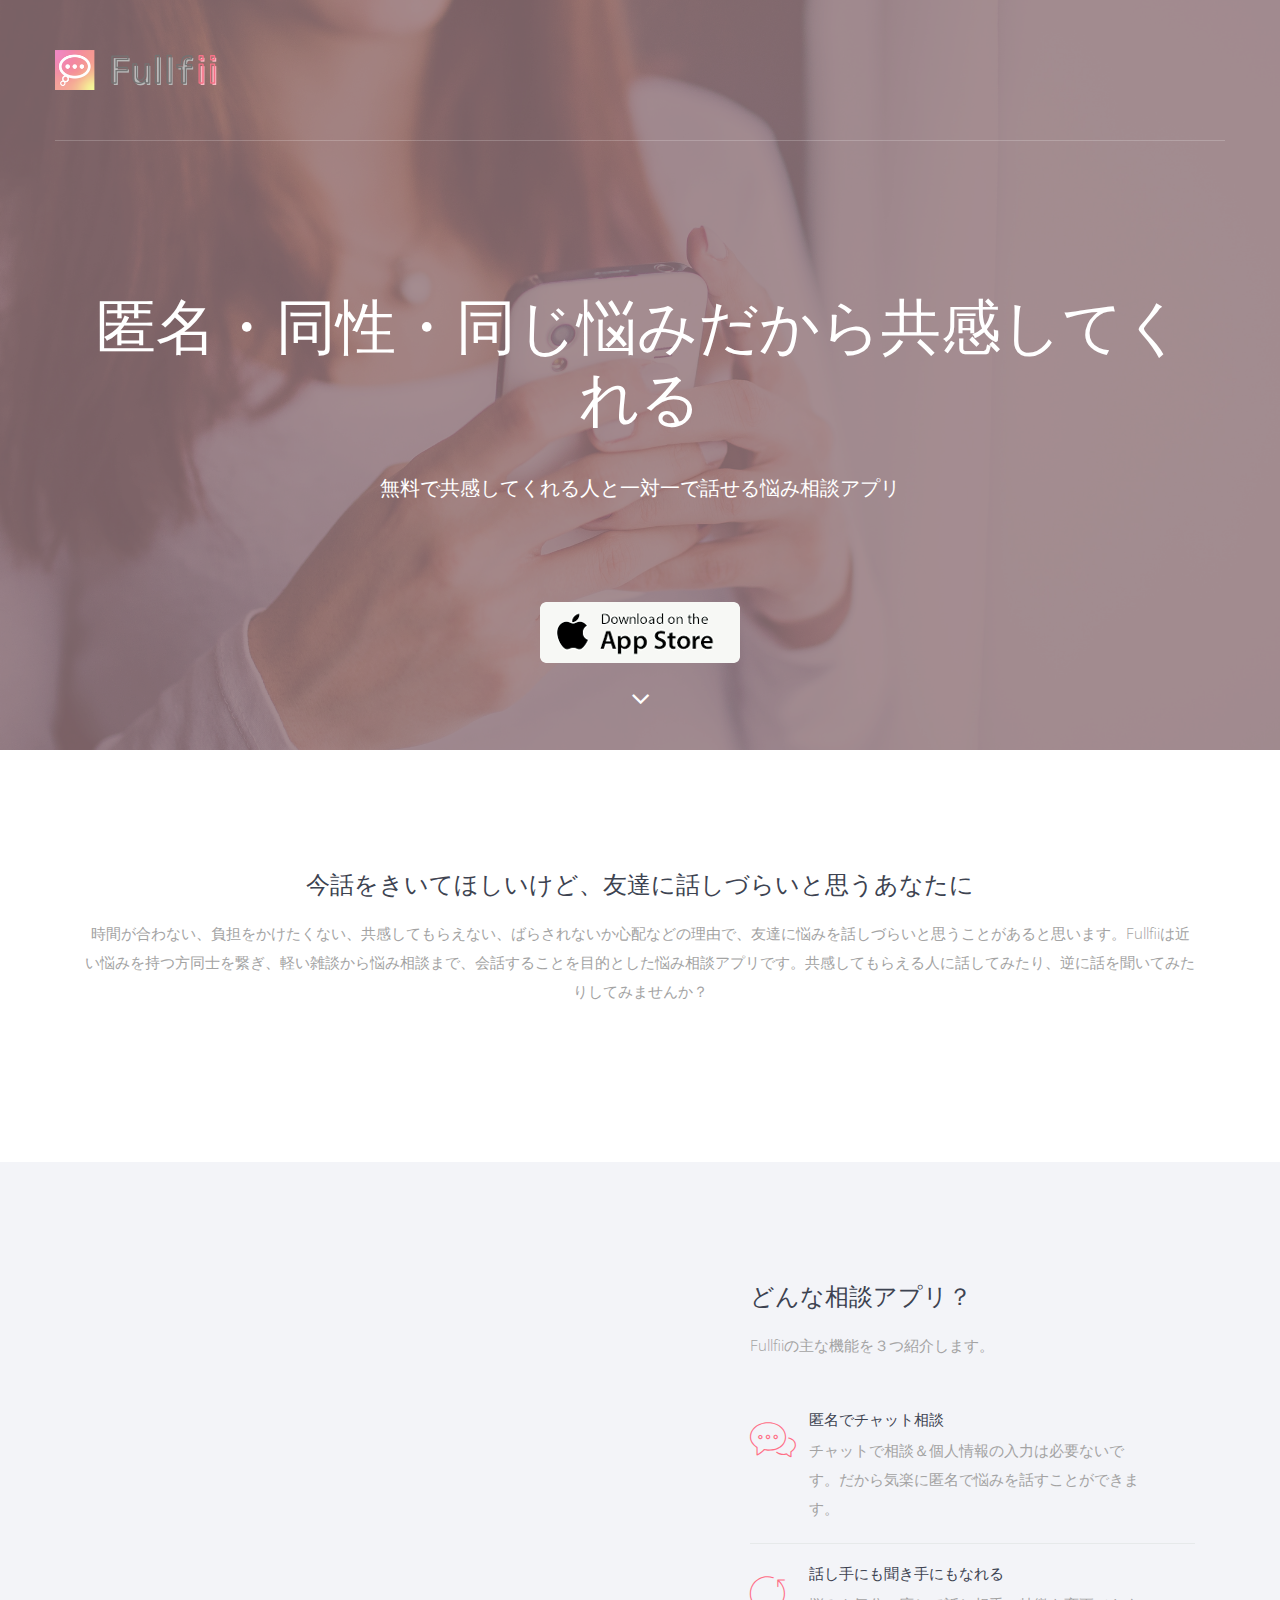
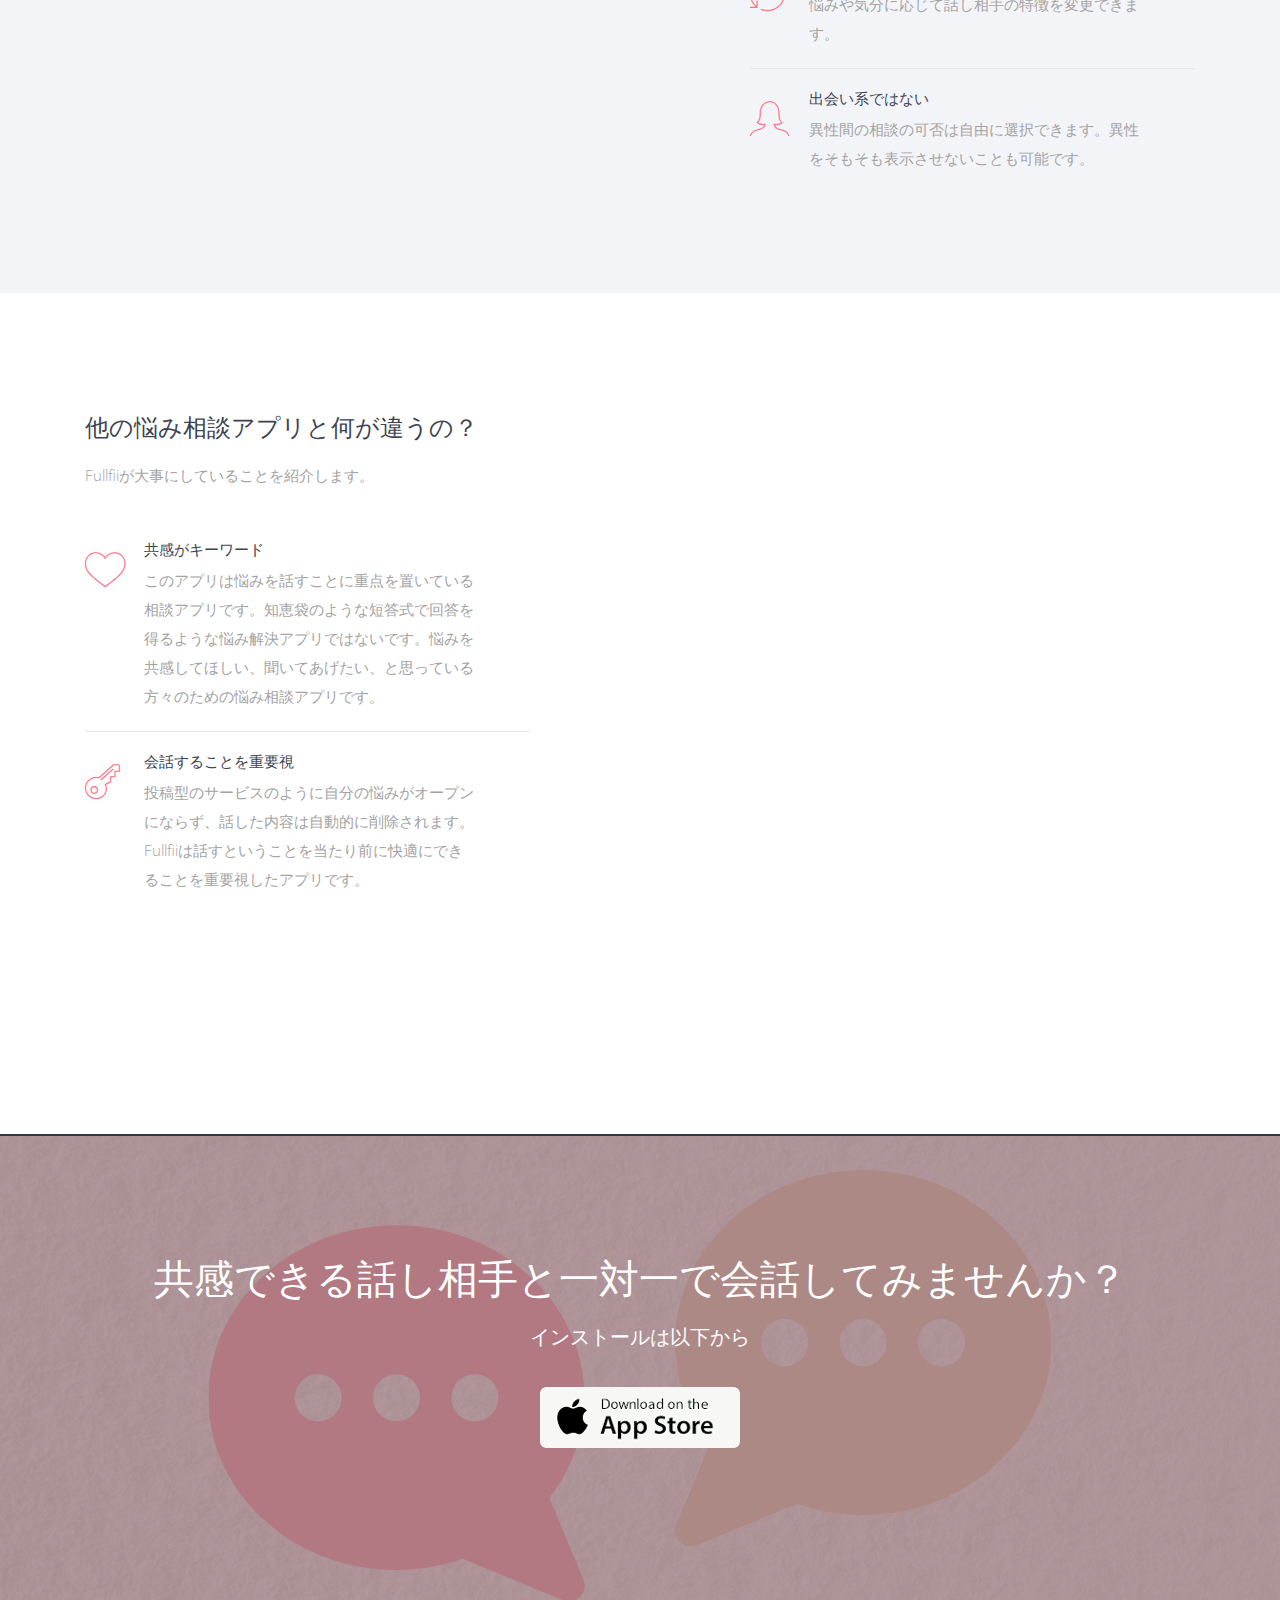
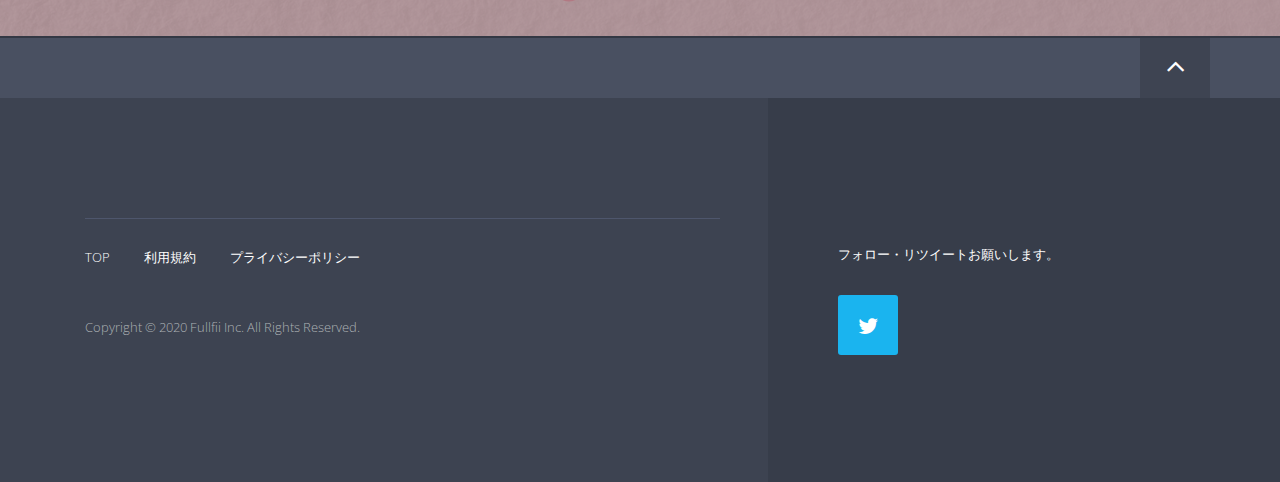
==== commit 4c9df012: "利用規約とプラばぽ追加" ====
--- a/index.html
+++ b/index.html
@@ -49,7 +49,7 @@
         </section>
         <div class="container">
             <div class="row">
-                <div class="col-md-10 col-md-offset-1">
+                <div class="col-md-12 col-md-offset-1">
                     <div class="hero-content text-center">
                         <h1>匿名・同性・同じ悩みだから共感してくれる</h1>
                         <p class="intro">無料で共感してくれる人と一対一で話せる悩み相談アプリ</p>
@@ -62,7 +62,7 @@
     <section class="intro section-padding">
         <div class="container">
             <div class="row">
-                <div class="col-md-10 col-md-offset-1">
+                <div class="col-md-12 col-md-offset-1">
                     <div class="hero-content text-center">
                         <h3>今話をきいてほしいけど、友達に話しづらいと思うあなたに</h3>
                         <p class="intro">時間が合わない、負担をかけたくない、共感してもらえない、ばらされないか心配などの理由で、友達に悩みを話しづらいと思うことがあると思います。Fullfiiは近い悩みを持つ方同士を繋ぎ、軽い雑談から悩み相談まで、<b>会話する</b>ことを目的とした悩み相談アプリです。共感してもらえる人に話してみたり、逆に話を聞いてみたりしてみませんか？</p>
@@ -74,7 +74,7 @@
     <section class="features section-padding" id="features">
         <div class="container">
             <div class="row">
-                <div class="col-md-5 col-md-offset-7">
+                <div class="col-md-5 ml-auto align-middle">
                     <div class="feature-list">
                         <h3>どんな相談アプリ？</h3>
                         <p>Fullfiiの主な機能を３つ紹介します。</p>
@@ -122,7 +122,7 @@
     <section class="features-extra section-padding" id="assets">
         <div class="container">
             <div class="row">
-                <div class="col-md-5">
+                <div class="col-md-5 align-middle">
                     <div class="features feature-list">
                         <h3>他の悩み相談アプリと何が違うの？</h3>
                         <p>Fullfiiが大事にしていることを紹介します。</p>
@@ -181,14 +181,17 @@
                 <div class="col-md-7">
                     <div class="footer-links">
                         <ul class="footer-group">
+                            <li><a href="#">TOP</a></li>
+                            <li><a href="#">利用規約</a></li>
+                            <li><a href="#">プライバシーポリシー</a></li>
                         </ul>
                         <p>Copyright © 2020 Fullfii Inc. All Rights Reserved.<br>
                     </div>
                 </div>
                 <div class="social-share">
-                    <p>良ければフォロー・リツイートお願いします。
+                    <p>フォロー・リツイートお願いします。
                     </p>
-                    <a href="#" class="twitter-share"><i class="fa fa-twitter"></i></a> <a href="#" class="facebook-share"><i class="fa fa-facebook"></i></a>
+                    <a href="#" class="twitter-share"><i class="fa fa-twitter"></i></a>
                 </div>
             </div>
         </div>
